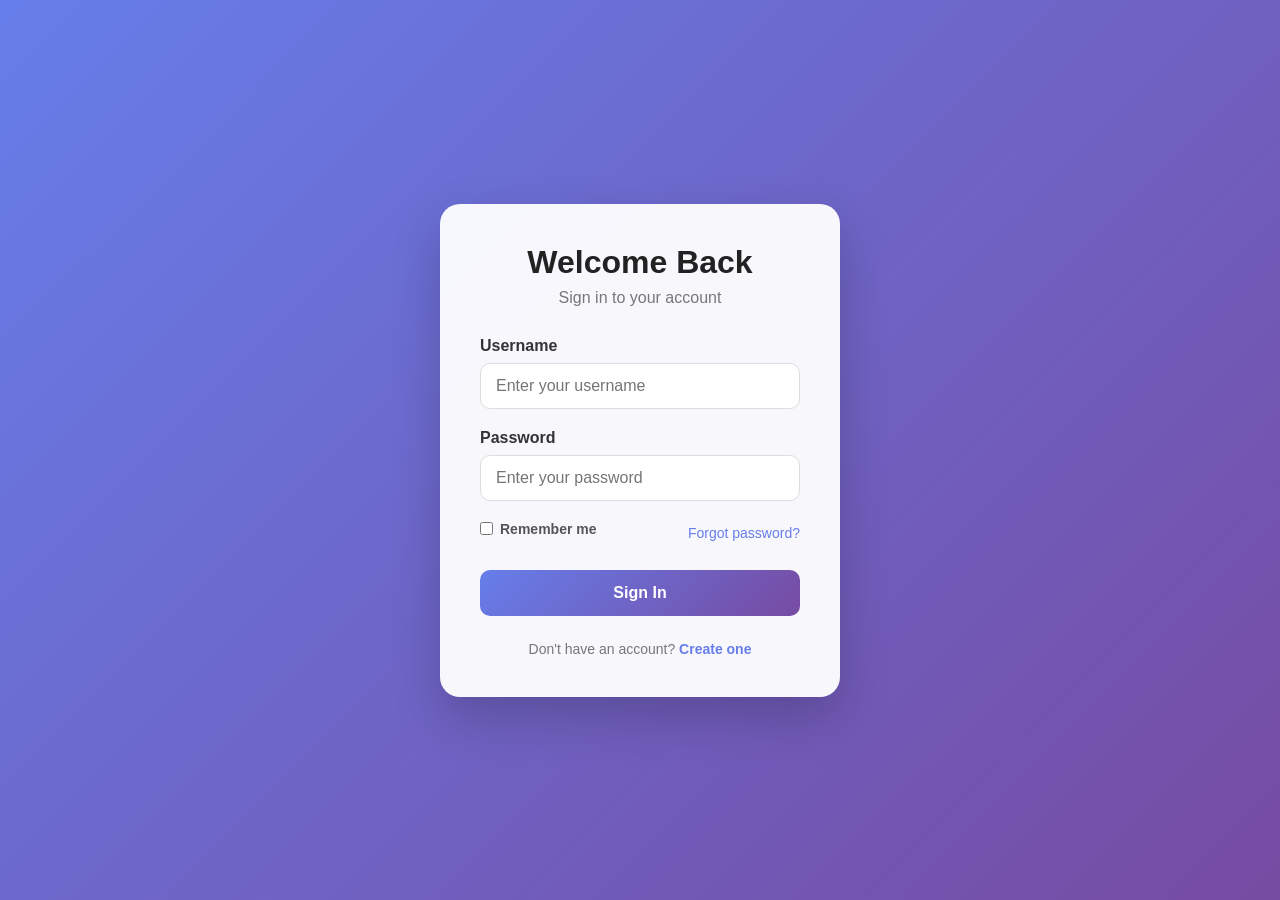
==== index.html @ 3c28701a "First upload of login" ====
<!DOCTYPE html>
<html lang="en">
<head>
  <meta charset="UTF-8">
  <meta name="viewport" content="width=device-width, initial-scale=1.0">
  <title>Login Test Page</title>

  <style>
    * {
      box-sizing: border-box;
      margin: 0;
      padding: 0;
    }

    body {
      min-height: 100vh;
      display: flex;
      align-items: center;
      justify-content: center;
      font-family: Arial, sans-serif;
      background: linear-gradient(135deg, #667eea, #764ba2);
    }

    .login-card {
      width: 100%;
      max-width: 400px;
      padding: 40px;
      background: rgba(255, 255, 255, 0.95);
      border-radius: 20px;
      box-shadow: 0 20px 50px rgba(0, 0, 0, 0.2);
    }

    .login-card h1 {
      margin-bottom: 8px;
      color: #222;
      text-align: center;
    }

    .subtitle {
      margin-bottom: 30px;
      color: #777;
      text-align: center;
    }

    .form-group {
      margin-bottom: 20px;
    }

    label {
      display: block;
      margin-bottom: 8px;
      color: #333;
      font-weight: 600;
    }

    input {
      width: 100%;
      padding: 13px 15px;
      border: 1px solid #ddd;
      border-radius: 10px;
      outline: none;
      font-size: 16px;
      transition: 0.2s;
    }

    input:focus {
      border-color: #667eea;
      box-shadow: 0 0 0 3px rgba(102, 126, 234, 0.15);
    }

    .options {
      display: flex;
      justify-content: space-between;
      align-items: center;
      margin-bottom: 25px;
      font-size: 14px;
    }

    .remember {
      display: flex;
      align-items: center;
      gap: 7px;
      color: #555;
    }

    .remember input {
      width: auto;
    }

    .forgot {
      color: #667eea;
      text-decoration: none;
    }

    .forgot:hover {
      text-decoration: underline;
    }

    button {
      width: 100%;
      padding: 14px;
      border: none;
      border-radius: 10px;
      background: linear-gradient(135deg, #667eea, #764ba2);
      color: white;
      font-size: 16px;
      font-weight: bold;
      cursor: pointer;
      transition: transform 0.2s, box-shadow 0.2s;
    }

    button:hover {
      transform: translateY(-2px);
      box-shadow: 0 8px 20px rgba(102, 126, 234, 0.35);
    }

    .signup {
      margin-top: 25px;
      text-align: center;
      color: #777;
      font-size: 14px;
    }

    .signup a {
      color: #667eea;
      font-weight: bold;
      text-decoration: none;
    }
  </style>
</head>

<body>

  <main class="login-card">
    <h1>Welcome Back</h1>
    <p class="subtitle">Sign in to your account</p>

    <form method="post">

      <div class="form-group">
        <label for="uname">Username</label>
        <input
          type="text"
          id="uname"
          name="uname"
          placeholder="Enter your username"
          autocomplete="username"
          required
        >
      </div>

      <div class="form-group">
        <label for="pword">Password</label>
        <input
          type="password"
          id="pword"
          name="pword"
          placeholder="Enter your password"
          autocomplete="current-password"
          required
        >
      </div>

      <div class="options">
        <label class="remember">
          <input type="checkbox" name="remember">
          Remember me
        </label>

        <a href="#" class="forgot">Forgot password?</a>
      </div>

      <button type="submit">Sign In</button>

    </form>

    <p class="signup">
      Don't have an account?
      <a href="#">Create one</a>
    </p>
  </main>

</body>
</html>
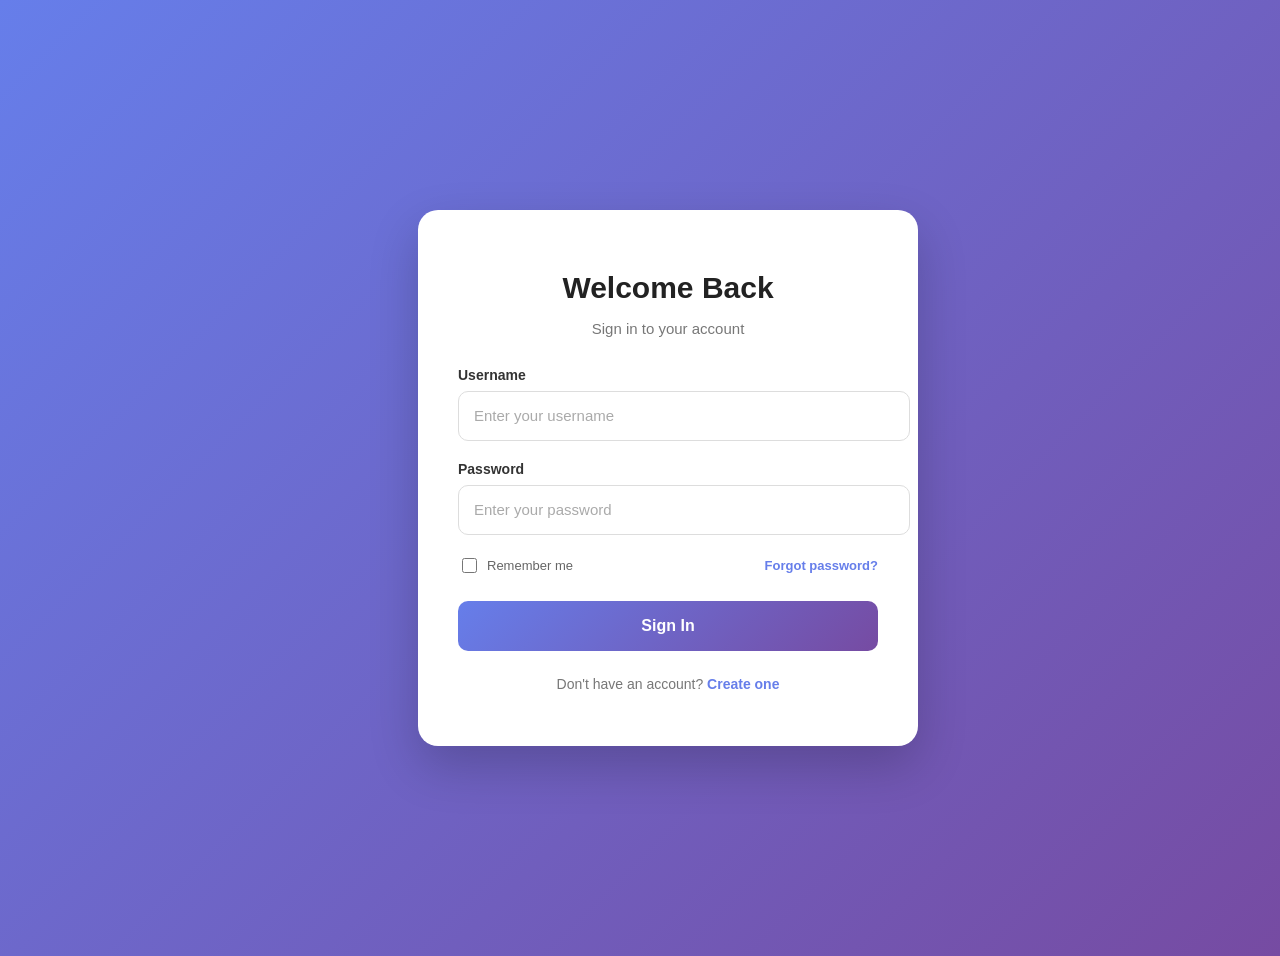
==== commit f91d20ea: "login and register created login an registration pages" ====
--- a/index.html
+++ b/index.html
@@ -1,184 +1,72 @@
-<!DOCTYPE html>
-<html lang="en">
-<head>
-  <meta charset="UTF-8">
-  <meta name="viewport" content="width=device-width, initial-scale=1.0">
-  <title>Login Test Page</title>
+<!DOCTYPE html> <html lang="en"> <head> <meta charset="UTF-8"> <meta name="viewport" content="width=device-width, initial-scale=1.0"> <title>Login</title>
 
-  <style>
-    * {
-      box-sizing: border-box;
-      margin: 0;
-      padding: 0;
-    }
+<link rel="stylesheet" href="style.css">
 
-    body {
-      min-height: 100vh;
-      display: flex;
-      align-items: center;
-      justify-content: center;
-      font-family: Arial, sans-serif;
-      background: linear-gradient(135deg, #667eea, #764ba2);
-    }
+</head> <body>
 
-    .login-card {
-      width: 100%;
-      max-width: 400px;
-      padding: 40px;
-      background: rgba(255, 255, 255, 0.95);
-      border-radius: 20px;
-      box-shadow: 0 20px 50px rgba(0, 0, 0, 0.2);
-    }
+<div class="login-container">
 
-    .login-card h1 {
-      margin-bottom: 8px;
-      color: #222;
-      text-align: center;
-    }
+    <div class="login-card">
 
-    .subtitle {
-      margin-bottom: 30px;
-      color: #777;
-      text-align: center;
-    }
+        <h1>Welcome Back</h1>
+        <p class="subtitle">Sign in to your account</p>
 
-    .form-group {
-      margin-bottom: 20px;
-    }
+        <form action="login.php" method="POST">
 
-    label {
-      display: block;
-      margin-bottom: 8px;
-      color: #333;
-      font-weight: 600;
-    }
+            <div class="form-group">
+                <label for="username">Username</label>
 
-    input {
-      width: 100%;
-      padding: 13px 15px;
-      border: 1px solid #ddd;
-      border-radius: 10px;
-      outline: none;
-      font-size: 16px;
-      transition: 0.2s;
-    }
+                <input
+                    type="text"
+                    id="username"
+                    name="username"
+                    placeholder="Enter your username"
+                    autocomplete="username"
+                    required
+                >
+            </div>
 
-    input:focus {
-      border-color: #667eea;
-      box-shadow: 0 0 0 3px rgba(102, 126, 234, 0.15);
-    }
+            <div class="form-group">
+                <label for="password">Password</label>
 
-    .options {
-      display: flex;
-      justify-content: space-between;
-      align-items: center;
-      margin-bottom: 25px;
-      font-size: 14px;
-    }
+                <input
+                    type="password"
+                    id="password"
+                    name="password"
+                    placeholder="Enter your password"
+                    autocomplete="current-password"
+                    required
+                >
+            </div>
 
-    .remember {
-      display: flex;
-      align-items: center;
-      gap: 7px;
-      color: #555;
-    }
+            <div class="form-options">
 
-    .remember input {
-      width: auto;
-    }
+                <label class="remember">
+                    <input
+                        type="checkbox"
+                        name="remember"
+                    >
+                    <span>Remember me</span>
+                </label>
 
-    .forgot {
-      color: #667eea;
-      text-decoration: none;
-    }
+                <a href="#">Forgot password?</a>
 
-    .forgot:hover {
-      text-decoration: underline;
-    }
+            </div>
 
-    button {
-      width: 100%;
-      padding: 14px;
-      border: none;
-      border-radius: 10px;
-      background: linear-gradient(135deg, #667eea, #764ba2);
-      color: white;
-      font-size: 16px;
-      font-weight: bold;
-      cursor: pointer;
-      transition: transform 0.2s, box-shadow 0.2s;
-    }
+            <button type="submit">
+                Sign In
+            </button>
 
-    button:hover {
-      transform: translateY(-2px);
-      box-shadow: 0 8px 20px rgba(102, 126, 234, 0.35);
-    }
+        </form>
 
-    .signup {
-      margin-top: 25px;
-      text-align: center;
-      color: #777;
-      font-size: 14px;
-    }
+        <p class="register-link">
+            Don't have an account?
+            <a href="register.html">Create one</a>
+        </p>
 
-    .signup a {
-      color: #667eea;
-      font-weight: bold;
-      text-decoration: none;
-    }
-  </style>
-</head>
+    </div>
 
-<body>
+</div>
 
-  <main class="login-card">
-    <h1>Welcome Back</h1>
-    <p class="subtitle">Sign in to your account</p>
-
-    <form method="post">
-
-      <div class="form-group">
-        <label for="uname">Username</label>
-        <input
-          type="text"
-          id="uname"
-          name="uname"
-          placeholder="Enter your username"
-          autocomplete="username"
-          required
-        >
-      </div>
-
-      <div class="form-group">
-        <label for="pword">Password</label>
-        <input
-          type="password"
-          id="pword"
-          name="pword"
-          placeholder="Enter your password"
-          autocomplete="current-password"
-          required
-        >
-      </div>
-
-      <div class="options">
-        <label class="remember">
-          <input type="checkbox" name="remember">
-          Remember me
-        </label>
-
-        <a href="#" class="forgot">Forgot password?</a>
-      </div>
-
-      <button type="submit">Sign In</button>
-
-    </form>
-
-    <p class="signup">
-      Don't have an account?
-      <a href="#">Create one</a>
-    </p>
-  </main>
-
-</body>
-</html>
+</body> 
+</html>
--- a/style.css
+++ b/style.css
@@ -0,0 +1,299 @@
+
+.   {
+    margin: 0;
+    padding: 0;
+    box-sizing: border-box;
+    }
+
+html,
+body {
+width: 100%;
+min-height: 100%;
+}
+
+body {
+min-height: 100vh;
+
+font-family:
+    Arial,
+    Helvetica,
+    sans-serif;
+
+background:
+    linear-gradient(
+        135deg,
+        #667eea 0%,
+        #764ba2 100%
+    );
+
+display: flex;
+align-items: center;
+justify-content: center;
+
+padding: 20px;
+
+}
+
+/* Login container */
+
+.login-container {
+width: 100%;
+display: flex;
+justify-content: center;
+}
+
+/* Login card */
+
+.login-card {
+width: 100%;
+max-width: 420px;
+
+background: #ffffff;
+
+padding: 40px;
+
+border-radius: 20px;
+
+box-shadow:
+    0 20px 50px rgba(0, 0, 0, 0.20);
+
+}
+
+/* Heading */
+
+.login-card h1 {
+text-align: center;
+
+color: #222222;
+
+font-size: 30px;
+
+margin-bottom: 8px;
+
+}
+
+/* Subtitle */
+
+.subtitle {
+text-align: center;
+
+color: #777777;
+
+font-size: 15px;
+
+margin-bottom: 30px;
+
+}
+
+/* Form */
+
+.form-group {
+margin-bottom: 20px;
+}
+
+/* Labels */
+
+.form-group label {
+display: block;
+
+color: #333333;
+
+font-size: 14px;
+
+font-weight: 600;
+
+margin-bottom: 8px;
+
+}
+
+/* Text inputs */
+
+.form-group input[type="text"],
+.form-group input[type="password"] {
+display: block;
+
+width: 100%;
+
+height: 48px;
+
+padding: 0 15px;
+
+border: 1px solid #dddddd;
+
+border-radius: 10px;
+
+background: #ffffff;
+
+color: #222222;
+
+font-size: 15px;
+
+outline: none;
+
+transition:
+    border-color 0.2s ease,
+    box-shadow 0.2s ease;
+
+}
+
+/* Input focus */
+
+.form-group input[type="text"]:focus,
+.form-group input[type="password"]:focus {
+border-color: #667eea;
+
+box-shadow:
+    0 0 0 3px rgba(102, 126, 234, 0.15);
+
+}
+
+/* Placeholder */
+
+.form-group input::placeholder {
+color: #aaaaaa;
+}
+
+/* Remember / forgot password */
+
+.form-options {
+display: flex;
+
+align-items: center;
+
+justify-content: space-between;
+
+margin-top: 5px;
+
+margin-bottom: 25px;
+
+font-size: 13px;
+
+}
+
+/* Remember checkbox */
+
+.remember {
+display: flex;
+
+align-items: center;
+
+gap: 7px;
+
+color: #666666;
+
+cursor: pointer;
+
+}
+
+.remember input {
+width: 15px;
+height: 15px;
+
+cursor: pointer;
+
+}
+
+/* Links */
+
+.form-options a,
+.register-link a {
+color: #667eea;
+
+text-decoration: none;
+
+font-weight: 600;
+
+}
+
+.form-options a:hover,
+.register-link a:hover {
+text-decoration: underline;
+}
+
+/* Sign in button */
+
+button[type="submit"] {
+display: block;
+
+width: 100%;
+
+height: 50px;
+
+border: none;
+
+border-radius: 10px;
+
+background:
+    linear-gradient(
+        135deg,
+        #667eea,
+        #764ba2
+    );
+
+color: #ffffff;
+
+font-size: 16px;
+
+font-weight: 600;
+
+cursor: pointer;
+
+transition:
+    transform 0.2s ease,
+    box-shadow 0.2s ease,
+    opacity 0.2s ease;
+
+}
+
+/* Button hover */
+
+button[type="submit"]:hover {
+transform: translateY(-2px);
+
+box-shadow:
+    0 8px 20px rgba(102, 126, 234, 0.35);
+
+}
+
+/* Button click */
+
+button[type="submit"]:active {
+transform: translateY(0);
+}
+
+/* Registration text */
+
+.register-link {
+text-align: center;
+
+color: #777777;
+
+font-size: 14px;
+
+margin-top: 25px;
+
+}
+
+/* Mobile */
+
+@media (max-width: 480px) {
+
+body {
+    padding: 15px;
+}
+
+.login-card {
+    padding: 30px 25px;
+
+    border-radius: 16px;
+}
+
+.login-card h1 {
+    font-size: 26px;
+}
+
+.form-options {
+    font-size: 12px;
+}
+
+}
